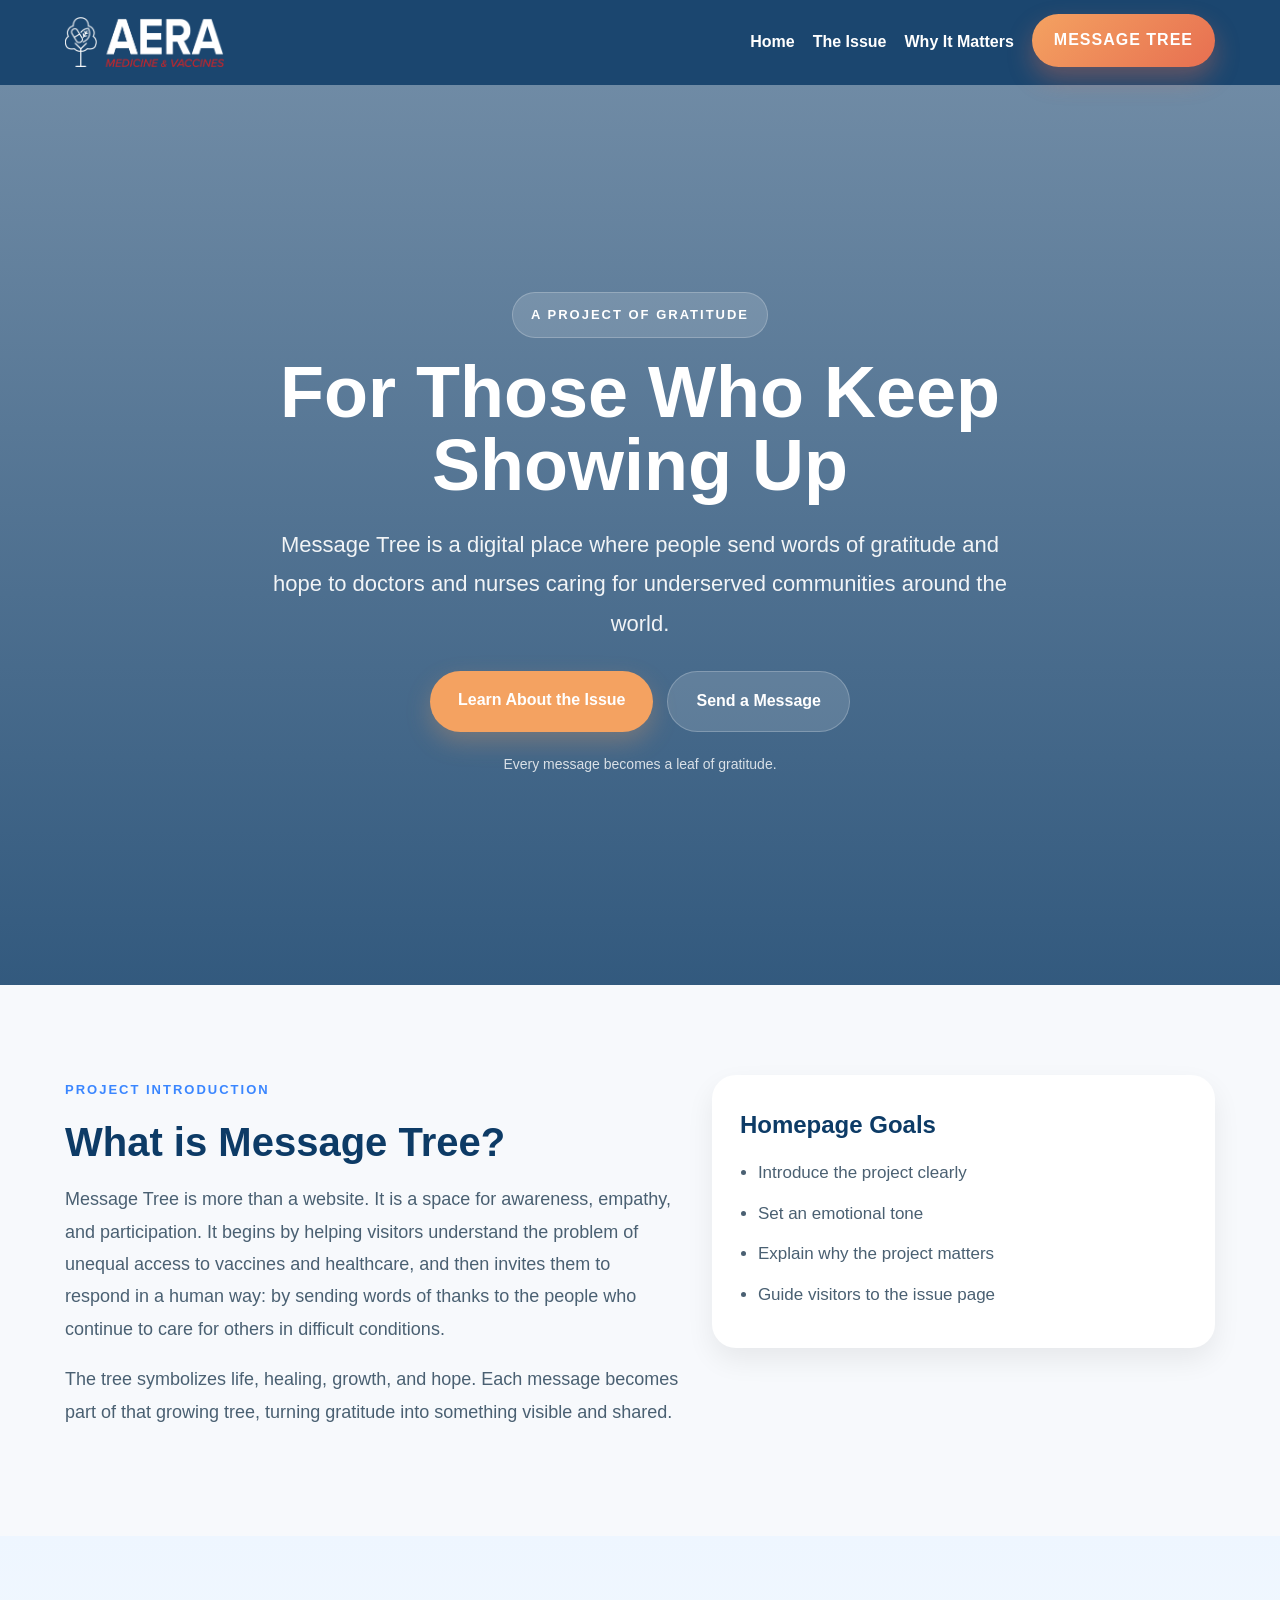
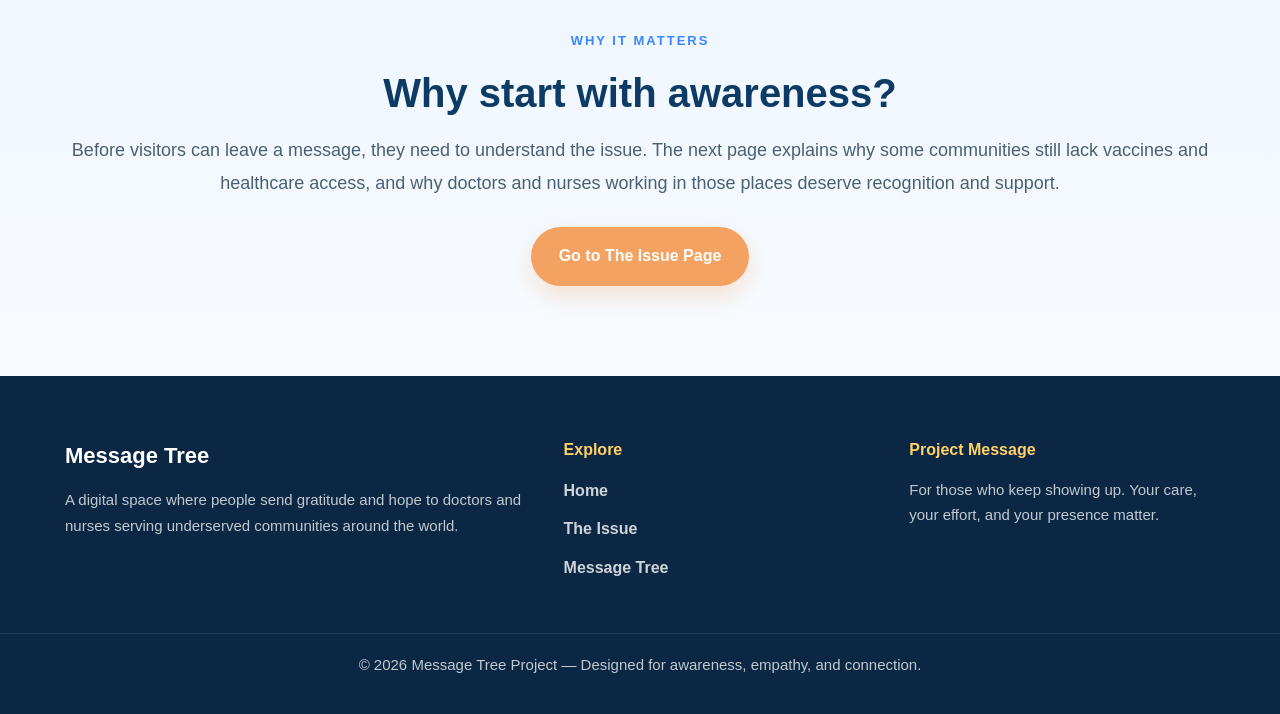
==== index.html @ e879501f "Add files via upload" ====
<!DOCTYPE html>
<html lang="en">
<head>
  <meta charset="UTF-8" />
  <meta name="viewport" content="width=device-width, initial-scale=1.0" />
  <title>Message Tree | Home</title>
  <link rel="stylesheet" href="style.css" />
</head>
<body>

  <nav class="navbar">
    <div class="container nav-inner">
      <div class="logo">
          <img src="logo2.png" alt="logo" height="50" align="right">
      </div>
      <div class="nav-links">
        <a href="index.html">Home</a>
        <a href="issue.html">The Issue</a>
        <a href="why.html">Why It Matters</a>
        <a class="menubold" href="message.html">MESSAGE TREE</a>
      </div>
    </div>
  </nav>

  <header class="hero">
    <div class="hero-overlay"></div>
    <div class="container hero-content">
      <div class="hero-tag">A Project of Gratitude</div>
      <h1>For Those Who Keep Showing Up</h1>
      <p>
        Message Tree is a digital place where people send words of gratitude
        and hope to doctors and nurses caring for underserved communities
        around the world.
      </p>
      <div class="hero-buttons">
        <a href="issue.html" class="btn btn-primary">Learn About the Issue</a>
        <a href="#" class="btn btn-secondary">Send a Message</a>
      </div>
      <div class="hero-note">Every message becomes a leaf of gratitude.</div>
    </div>
  </header>

  <section class="intro-section">
    <div class="container two-column">
      <div>
        <div class="eyebrow">Project Introduction</div>
        <h2>What is Message Tree?</h2>
        <p>
          Message Tree is more than a website. It is a space for awareness,
          empathy, and participation. It begins by helping visitors understand
          the problem of unequal access to vaccines and healthcare, and then
          invites them to respond in a human way: by sending words of thanks
          to the people who continue to care for others in difficult conditions.
        </p>
        <p>
          The tree symbolizes life, healing, growth, and hope. Each message
          becomes part of that growing tree, turning gratitude into something
          visible and shared.
        </p>
      </div>

      <div class="info-card">
        <h3>Homepage Goals</h3>
        <ul>
          <li>Introduce the project clearly</li>
          <li>Set an emotional tone</li>
          <li>Explain why the project matters</li>
          <li>Guide visitors to the issue page</li>
        </ul>
      </div>
    </div>
  </section>

  <section class="preview-section">
    <div class="container">
      <div class="eyebrow">Why it matters</div>
      <h2>Why start with awareness?</h2>
      <p class="section-text">
        Before visitors can leave a message, they need to understand the issue.
        The next page explains why some communities still lack vaccines and
        healthcare access, and why doctors and nurses working in those places
        deserve recognition and support.
      </p>
      <a href="issue.html" class="btn btn-primary">Go to The Issue Page</a>
    </div>
  </section>




  

<footer class="footer">
  <div class="container footer-grid">

    <div class="footer-about">
      <h3>Message Tree</h3>
      <p>
        A digital space where people send gratitude and hope to doctors and nurses
        serving underserved communities around the world.
      </p>
    </div>

    <div class="footer-links">
      <h4>Explore</h4>
      <ul>
        <li><a href="index.html">Home</a></li>
        <li><a href="issue.html">The Issue</a></li>
        <li><a href="#">Message Tree</a></li>
      </ul>
    </div>

    <div class="footer-message">
      <h4>Project Message</h4>
      <p>
        For those who keep showing up.  
        Your care, your effort, and your presence matter.
      </p>
    </div>

  </div>

  <div class="footer-bottom">
    <p>© 2026 Message Tree Project — Designed for awareness, empathy, and connection.</p>
  </div>
</footer>

</body>
</html>
---- style.css ----
* {
  box-sizing: border-box;
  margin: 0;
  padding: 0;
}

html {
  scroll-behavior: smooth;
}

body {
  font-family: Arial, sans-serif;
  background: #f7f9fc;
  color: #1f2d3d;
  line-height: 1.8;
}

a {
  color: white;
  text-decoration: none;
  font-weight: 600;
  transition: 0.3s ease;

}

.container {
  width: min(1150px, 92%);
  margin: 0 auto;
}

.narrow {
  width: min(860px, 92%);
  margin: 0 auto;
}

.center-text {
  text-align: center;
}

/* NAV */
.navbar {
  position: sticky;
  top: 0;
  z-index: 1000;
  background: rgba(13, 59, 102, 0.94);
  backdrop-filter: blur(8px);
  padding: 16px 0;
}

.nav-inner {
  display: flex;
  justify-content: space-between;
  align-items: center;
  gap: 20px;
}

.logo {
  color: white;
  height: 50px;
  width: auto;
  font-size: 22px;
  font-weight: bold;
}

.nav-links {
  display: flex;
  align-items: center;
  gap: 18px;
}

.nav-links a {
  color: white;
  text-decoration: none;
  font-weight: 600;
  transition: 0.3s ease;
}

/* normal menu hover */
.nav-links a:hover {
  opacity: 0.8;
}

/* POPPED OUT MENU */
.menubold {
  background: linear-gradient(135deg, #f4a261, #e76f51);
  padding: 12px 22px;
  border-radius: 999px;
  color: white !important;
  font-weight: bold;
  letter-spacing: 1px;
  box-shadow: 0 12px 24px rgba(231,111,81,0.35);
  transform: translateY(-2px);
  transition: 0.3s ease;
}

/* hover effect */
.menubold:hover {
  transform: translateY(-5px) scale(1.04);
  box-shadow: 0 18px 34px rgba(231,111,81,0.45);
}

/* HERO */
.hero {
  position: relative;
  min-height: 100vh;
  background:
    linear-gradient(to bottom, rgba(13,59,102,0.58), rgba(13,59,102,0.84)),
    url("https://images.unsplash.com/photo-1501004318641-b39e6451bec6?auto=format&fit=crop&w=1600&q=80")
    center/cover no-repeat;
  display: flex;
  align-items: center;
  text-align: center;
  color: white;
}

.hero-overlay {
  position: absolute;
  inset: 0;
}

.hero-content {
  position: relative;
  z-index: 2;
  max-width: 820px;
  margin: 0 auto;
  padding: 40px 0;
}

.hero-tag,
.eyebrow {
  display: inline-block;
  margin-bottom: 18px;
  font-size: 13px;
  font-weight: bold;
  letter-spacing: 2px;
  text-transform: uppercase;
  color: #3a86ff;
}

.hero-tag {
  color: white;
  padding: 10px 18px;
  border-radius: 999px;
  background: rgba(255,255,255,0.14);
  border: 1px solid rgba(255,255,255,0.22);
}

.hero h1 {
  font-size: 72px;
  line-height: 1.02;
  margin-bottom: 22px;
}

.hero p {
  font-size: 22px;
  max-width: 760px;
  margin: 0 auto 28px;
  color: rgba(255,255,255,0.92);
}

.hero-buttons {
  display: flex;
  justify-content: center;
  flex-wrap: wrap;
  gap: 14px;
}

.hero-note {
  margin-top: 20px;
  font-size: 14px;
  color: rgba(255,255,255,0.8);
}

/* BUTTONS */
.btn {
  display: inline-block;
  padding: 15px 28px;
  border-radius: 999px;
  font-weight: bold;
  transition: 0.3s ease;
}

.btn-primary {
  background: #f4a261;
  color: white;
  box-shadow: 0 10px 24px rgba(244,162,97,0.28);
}

.btn-primary:hover {
  background: #e76f51;
  transform: translateY(-2px);
}

.btn-secondary {
  background: rgba(255,255,255,0.14);
  color: white;
  border: 1px solid rgba(255,255,255,0.22);
}

.btn-secondary:hover {
  background: rgba(255,255,255,0.2);
}

/* PAGE HEADER */
.page-header {
  padding: 90px 0 40px;
  background: linear-gradient(to bottom, #eaf4ff, #f7f9fc);
}

.page-header h1 {
  font-size: 58px;
  line-height: 1.08;
  color: #0d3b66;
  margin-bottom: 16px;
}

.page-subtitle {
  font-size: 20px;
  color: #4a6072;
  max-width: 780px;
}

/* SECTIONS */
section {
  padding: 90px 0;
}

h2 {
  font-size: 40px;
  color: #0d3b66;
  margin-bottom: 18px;
  line-height: 1.15;
}

p {
  font-size: 18px;
  color: #4a6072;
  margin-bottom: 18px;
}

.section-text {
  max-width: 1150px;
  margin-bottom: 28px;
  text-align: center;
}

.alt-bg {
  background: #eef6ff;
}

/* LAYOUTS */
.two-column {
  display: grid;
  grid-template-columns: 1.1fr 0.9fr;
  gap: 32px;
  align-items: start;
}

.issue-grid {
  align-items: center;
}

/* CARDS */
.info-card {
  background: white;
  border-radius: 24px;
  padding: 28px;
  box-shadow: 0 12px 28px rgba(0,0,0,0.07);
}

.info-card h3 {
  color: #0d3b66;
  font-size: 24px;
  margin-bottom: 12px;
}

.info-card ul {
  padding-left: 18px;
}

.info-card li {
  color: #4a6072;
  margin-bottom: 10px;
  font-size: 17px;
}

/* PREVIEW */
.preview-section {
  background: linear-gradient(to bottom, #eef6ff, #f8fbff);
  text-align: center;
}

.closing-section {
  background: linear-gradient(to bottom, #f8fbff, #eaf4ff);
}


/* MESSAGE HERO */

.message-hero {
  padding: 130px 20px 90px;
  text-align: center;
  background:
    linear-gradient(
      to bottom,
      rgba(13,59,102,0.65),
      rgba(238,246,255,0.96)
    ),
    url("https://images.unsplash.com/photo-1505751172876-fa1923c5c528?auto=format&fit=crop&w=1600&q=80")
    center/cover no-repeat;
}

.message-hero-content {
  max-width: 820px;
  margin: 0 auto;
}

.message-hero h1 {
  font-size: 72px;
  color: white;
  margin-bottom: 18px;
}

.message-hero p {
  font-size: 22px;
  color: rgba(255,255,255,0.92);
}

/* TREE LAYOUT */

.message-tree-layout {
  width: min(1200px, 92%);
  margin: 0 auto;
  padding: 80px 0;
  display: grid;
  grid-template-columns: 1.2fr 0.8fr;
  gap: 40px;
  align-items: center;
}

.tree-visual-area {
  position: relative;
  min-height: 700px;
  background: radial-gradient(circle at center, #ffffff, #eaf7ef);
  border-radius: 34px;
  overflow: hidden;
  box-shadow: 0 24px 60px rgba(0,0,0,0.1);
  display: flex;
  align-items: center;
  justify-content: center;
}

.message-tree-image {
  max-width: 76%;
  max-height: 580px;
  object-fit: contain;
  z-index: 2;
  animation: treeBreath 5s ease-in-out infinite;
}

.message-leaves-layer {
  position: absolute;
  inset: 0;
  z-index: 3;
}

.message-leaf {
  position: absolute;
  max-width: 160px;
  padding: 12px 16px;
  background: linear-gradient(135deg, #43aa8b, #2d8a57);
  color: white;
  border-radius: 50px 50px 50px 12px;
  font-size: 14px;
  line-height: 1.5;
  box-shadow: 0 12px 24px rgba(0,0,0,0.15);
  animation: leafFloat 4s ease-in-out infinite;
  transition: 0.3s ease;
}

.message-leaf:hover {
  transform: scale(1.1);
  background: linear-gradient(135deg, #f4a261, #e76f51);
  z-index: 10;
}

.message-leaf span {
  display: block;
}

/* LEAF POSITIONS */

.leaf-1 { top: 18%; left: 24%; }
.leaf-2 { top: 22%; right: 18%; }
.leaf-3 { top: 38%; left: 16%; }
.leaf-4 { top: 40%; right: 18%; }
.leaf-5 { top: 56%; left: 28%; }
.leaf-6 { top: 58%; right: 28%; }
.leaf-7 { top: 28%; left: 44%; }
.leaf-8 { top: 46%; left: 44%; }
.leaf-9 { top: 64%; left: 44%; }
.leaf-10 { top: 30%; right: 36%; }

/* MESSAGE PANEL */

.message-form-panel {
  background: white;
  padding: 40px;
  border-radius: 32px;
  box-shadow: 0 20px 50px rgba(0,0,0,0.1);
}

.message-form-panel h2 {
  font-size: 42px;
  color: #0d3b66;
  margin-bottom: 14px;
}

.message-form-panel p {
  color: #4a6072;
  line-height: 1.8;
  margin-bottom: 24px;
}

textarea {
  width: 100%;
  height: 150px;
  border: 1px solid #d7e3ef;
  border-radius: 20px;
  padding: 18px;
  font-size: 16px;
  resize: none;
  font-family: Arial, sans-serif;
}

textarea:focus {
  outline: none;
  border-color: #43aa8b;
  box-shadow: 0 0 0 4px rgba(67,170,139,0.14);
}

button {
  width: 100%;
  margin-top: 18px;
  border: none;
  padding: 16px;
  border-radius: 999px;
  background: linear-gradient(135deg, #f4a261, #e76f51);
  color: white;
  font-size: 16px;
  font-weight: bold;
  cursor: pointer;
}

button:hover {
  transform: translateY(-3px);
}

/* COUNTER */

.leaf-counter {
  margin-top: 22px;
  padding: 14px;
  border-radius: 14px;
  background: #eef6ff;
  color: #0d3b66;
  font-weight: bold;
  text-align: center;
}

/* ANIMATIONS */

@keyframes leafFloat {
  0% { transform: translateY(0); }
  50% { transform: translateY(-10px); }
  100% { transform: translateY(0); }
}

@keyframes treeBreath {
  0% { transform: scale(1); }
  50% { transform: scale(1.025); }
  100% { transform: scale(1); }
}

/* RESPONSIVE */

@media (max-width: 900px) {
  .message-tree-layout {
    grid-template-columns: 1fr;
  }

  .message-hero h1 {
    font-size: 52px;
  }

  .tree-visual-area {
    min-height: 520px;
  }

  .message-tree-image {
    max-width: 90%;
  }

  .message-leaf {
    max-width: 120px;
    font-size: 12px;
  }
}


/* RESPONSIVE */
@media (max-width: 900px) {
  .two-column {
    grid-template-columns: 1fr;
  }

  .hero h1,
  .page-header h1 {
    font-size: 42px;
  }

  .hero p,
  .page-subtitle,
  p {
    font-size: 17px;
  }

  h2 {
    font-size: 32px;
  }

  .nav-inner {
    flex-direction: column;
    align-items: flex-start;
  }
}

.footer {
  background: #0b2744;
  color: rgba(255,255,255,0.85);
  padding-top: 60px;
}

.footer-grid {
  display: grid;
  grid-template-columns: 1.5fr 1fr 1fr;
  gap: 40px;
  padding-bottom: 40px;
}

.footer h3 {
  font-size: 22px;
  margin-bottom: 12px;
  color: white;
}

.footer h4 {
  font-size: 16px;
  margin-bottom: 12px;
  color: #ffd166;
}

.footer p {
  font-size: 15px;
  line-height: 1.7;
  color: rgba(255,255,255,0.75);
}

.footer-links ul {
  list-style: none;
}

.footer-links li {
  margin-bottom: 10px;
}

.footer-links a {
  color: rgba(255,255,255,0.8);
  text-decoration: none;
  transition: 0.3s;
}

.footer-links a:hover {
  color: #ffd166;
}

.footer-bottom {
  border-top: 1px solid rgba(255,255,255,0.1);
  text-align: center;
  padding: 18px 0;
  font-size: 13px;
  color: rgba(255,255,255,0.6);
}

/* WHY PAGE */
.why-header {
  background: linear-gradient(to bottom, #eaf4ff, #f7f9fc);
}

.map-tabs-section {
  background: linear-gradient(to bottom, #eef6ff, #f8fbff);
  padding: 90px 0;
}

.tabs {
  display: flex;
  gap: 14px;
  flex-wrap: wrap;
  margin-bottom: 28px;
}

.tab-button {
  border: none;
  padding: 14px 24px;
  border-radius: 999px;
  background: white;
  color: #0d3b66;
  font-weight: bold;
  cursor: pointer;
  box-shadow: 0 8px 18px rgba(0,0,0,0.07);
  transition: 0.3s;
}

.tab-button:hover {
  transform: translateY(-2px);
}

.tab-button.active {
  background: #0d3b66;
  color: white;
}

.tab-content {
  display: none;
}

.tab-content.active {
  display: block;
}

.map-layout {
  display: grid;
  grid-template-columns: 1.3fr 0.7fr;
  gap: 28px;
  align-items: stretch;
}

.map-card {
  position: relative;
  background: white;
  border-radius: 28px;
  padding: 24px;
  box-shadow: 0 14px 34px rgba(0,0,0,0.08);
}

.map-label {
  position: absolute;
  top: 42px;
  left: 42px;
  z-index: 5;
  background: rgba(255,255,255,0.94);
  color: #0d3b66;
  font-size: 13px;
  font-weight: bold;
  padding: 10px 14px;
  border-radius: 999px;
  box-shadow: 0 8px 18px rgba(0,0,0,0.08);
}

.world-map {
  position: relative;
  height: 540px;
  border-radius: 22px;
  background:
    url("https://upload.wikimedia.org/wikipedia/commons/8/80/World_map_-_low_resolution.svg")
    center/92% no-repeat,
    linear-gradient(to bottom, #ffffff, #f8fbff);
  overflow: hidden;
  border: 1px solid #e8f0f8;
}

.map-marker {
  position: absolute;
  width: 18px;
  height: 18px;
  border-radius: 50%;
  border: 3px solid white;
  box-shadow: 0 0 0 12px rgba(0,0,0,0.06);
}

.map-marker.red {
  background: #e76f51;
}

.map-marker.orange {
  background: #f4a261;
}

.map-marker.blue {
  background: #3a86ff;
}

.map-marker.green {
  background: #43aa8b;
}

.nigeria { top: 50%; left: 46%; }
.india { top: 46%; left: 67%; }
.pakistan { top: 43%; left: 63%; }
.ethiopia { top: 53%; left: 54%; }
.somalia { top: 55%; left: 57%; }
.drc { top: 58%; left: 49%; }
.angola { top: 63%; left: 47%; }

.map-info-panel {
  background: white;
  border-radius: 28px;
  padding: 30px;
  box-shadow: 0 14px 34px rgba(0,0,0,0.08);
}

.map-info-panel h3 {
  color: #0d3b66;
  font-size: 28px;
  margin-bottom: 14px;
}

.map-info-panel h4 {
  color: #0d3b66;
  font-size: 20px;
  margin: 24px 0 10px;
}

.map-info-panel p {
  font-size: 16px;
  color: #4a6072;
  margin-bottom: 12px;
}

.legend-box {
  background: #f7fbff;
  border: 1px solid #e3edf8;
  border-radius: 18px;
  padding: 16px;
  display: grid;
  gap: 10px;
  margin-top: 18px;
}

.legend-box div {
  display: flex;
  align-items: center;
  gap: 10px;
  color: #4a6072;
  font-size: 14px;
  font-weight: bold;
}

.legend-dot {
  width: 14px;
  height: 14px;
  border-radius: 50%;
  display: inline-block;
}

.legend-dot.red {
  background: #e76f51;
}

.legend-dot.orange {
  background: #f4a261;
}

.legend-dot.blue {
  background: #3a86ff;
}

.legend-dot.green {
  background: #43aa8b;
}



@media (max-width: 900px) {
  .map-layout,
  .footer-grid {
    grid-template-columns: 1fr;
  }

  .world-map {
    height: 360px;
    background-size: 96%;
  }

  .map-label {
    top: 36px;
    left: 36px;
  }

  .map-marker {
    width: 14px;
    height: 14px;
    border-width: 2px;
  }

  .logo-img {
  height: 50px;
  display: block;
}

.comparison-page {
  padding: 70px 0 100px;
  background: #f7f9fc;
}

.why-hero {
  background: linear-gradient(to bottom, #eaf4ff, #f7f9fc);
}

.comparison-intro {
  max-width: 850px;
  margin-bottom: 45px;
}

.comparison-intro h2 {
  font-size: 42px;
  color: #0d3b66;
  margin-bottom: 14px;
}

.comparison-intro p {
  font-size: 18px;
  color: #4a6072;
}

.tabs {
  display: flex;
  flex-wrap: wrap;
  gap: 12px;
  margin-bottom: 28px;
}

.tab-button {
  border: none;
  padding: 14px 22px;
  border-radius: 999px;
  background: white;
  color: #0d3b66;
  font-weight: bold;
  cursor: pointer;
  box-shadow: 0 8px 18px rgba(0,0,0,0.07);
  transition: 0.25s ease;
}

.tab-button:hover {
  transform: translateY(-2px);
}

.tab-button.active {
  background: #0d3b66;
  color: white;
}

.tab-panel {
  display: none;
}

.tab-panel.active {
  display: block;
}

.panel-card {
  background: white;
  border-radius: 28px;
  box-shadow: 0 14px 34px rgba(0,0,0,0.08);
  padding: 28px;
}

.panel-head {
  display: grid;
  grid-template-columns: 1fr 280px;
  gap: 24px;
  margin-bottom: 24px;
  align-items: start;
}

.panel-head h2 {
  font-size: 34px;
  color: #0d3b66;
  margin-bottom: 10px;
}

.panel-head p {
  font-size: 17px;
  color: #4a6072;
}

.summary-box {
  background: #f7fbff;
  border: 1px solid #e3edf8;
  border-radius: 20px;
  padding: 18px;
}

.summary-box h3 {
  font-size: 16px;
  color: #0d3b66;
  margin-bottom: 8px;
}

.summary-box p {
  font-size: 15px;
  color: #4a6072;
  margin: 0;
}

/* COMPARISON PAGE */
.comparison-page {
  padding: 70px 0 100px;
  background: #f7f9fc;
}

.comparison-intro {
  max-width: 850px;
  margin-bottom: 45px;
}

.comparison-intro h2 {
  font-size: 42px;
  color: #0d3b66;
  margin-bottom: 14px;
}

.comparison-intro p {
  font-size: 18px;
  color: #4a6072;
}

.map-tabs-section {
  padding: 70px 0 100px;
  background: linear-gradient(to bottom, #eef6ff, #f8fbff);
}

.tabs {
  display: flex;
  flex-wrap: wrap;
  gap: 12px;
  margin-bottom: 28px;
}

.tab-button {
  border: none;
  padding: 14px 22px;
  border-radius: 999px;
  background: white;
  color: #0d3b66;
  font-weight: bold;
  cursor: pointer;
  box-shadow: 0 8px 18px rgba(0,0,0,0.07);
  transition: 0.25s ease;
}

.tab-button:hover {
  transform: translateY(-2px);
}

.tab-button.active {
  background: #0d3b66;
  color: white;
}

.tab-panel {
  display: none;
}

.tab-panel.active {
  display: block;
}

.panel-card {
  background: white;
  border-radius: 28px;
  box-shadow: 0 14px 34px rgba(0,0,0,0.08);
  padding: 28px;
}

.panel-head {
  display: grid;
  grid-template-columns: 1fr 280px;
  gap: 24px;
  margin-bottom: 24px;
  align-items: start;
}

.panel-head h2 {
  font-size: 34px;
  color: #0d3b66;
  margin-bottom: 10px;
}

.panel-head p {
  font-size: 17px;
  color: #4a6072;
}

.summary-box {
  background: #f7fbff;
  border: 1px solid #e3edf8;
  border-radius: 20px;
  padding: 18px;
}

.summary-box h3 {
  color: #0d3b66;
  font-size: 16px;
  margin-bottom: 8px;
}

.summary-box p {
  font-size: 15px;
  color: #4a6072;
  margin: 0;
}

.visible-map-box {
  position: relative;
  width: 100%;
  min-height: 610px;
  border-radius: 26px;
  overflow: hidden;
  background-color: #ffffff;
  background-image:
    linear-gradient(to bottom, rgba(255,255,255,0.35), rgba(248,251,255,0.85)),
    url("https://upload.wikimedia.org/wikipedia/commons/8/80/World_map_-_low_resolution.svg");
  background-size: 92%;
  background-repeat: no-repeat;
  background-position: center;
  border: 1px solid #e8f0f8;
  box-shadow: inset 0 0 0 1px rgba(255,255,255,0.6);
}

.map-title-chip {
  position: absolute;
  top: 22px;
  left: 22px;
  z-index: 10;
  background: rgba(255,255,255,0.96);
  color: #0d3b66;
  font-size: 13px;
  font-weight: bold;
  padding: 10px 15px;
  border-radius: 999px;
  box-shadow: 0 8px 18px rgba(0,0,0,0.08);
}

.marker {
  position: absolute;
  width: 22px;
  height: 22px;
  border-radius: 50%;
  border: 4px solid white;
  z-index: 8;
  transform: translate(-50%, -50%);
  box-shadow: 0 10px 22px rgba(0,0,0,0.16);
  cursor: pointer;
}

.marker::after {
  content: "";
  position: absolute;
  inset: -10px;
  border-radius: 50%;
  opacity: 0.28;
  animation: pulse 2s infinite;
}

.marker span {
  position: absolute;
  left: 50%;
  top: -40px;
  transform: translateX(-50%);
  background: rgba(13,59,102,0.94);
  color: white;
  padding: 7px 11px;
  border-radius: 999px;
  font-size: 11px;
  font-weight: bold;
  white-space: nowrap;
  opacity: 0;
  transition: 0.25s ease;
}

.marker:hover span {
  opacity: 1;
}

.marker.severe { background: #e76f51; }
.marker.severe::after { background: #e76f51; }

.marker.high { background: #f4a261; }
.marker.high::after { background: #f4a261; }

.marker.doctor { background: #3a86ff; }
.marker.doctor::after { background: #3a86ff; }

.marker.nurse { background: #43aa8b; }
.marker.nurse::after { background: #43aa8b; }

.nigeria { top: 50%; left: 46%; }
.india { top: 46%; left: 67%; }
.pakistan { top: 43%; left: 63%; }
.ethiopia { top: 53%; left: 54%; }
.somalia { top: 55%; left: 57%; }
.drc { top: 58%; left: 49%; }
.angola { top: 63%; left: 47%; }

.map-legend {
  position: absolute;
  left: 22px;
  bottom: 22px;
  z-index: 10;
  display: grid;
  gap: 10px;
  background: rgba(255,255,255,0.96);
  border-radius: 18px;
  padding: 14px 16px;
  box-shadow: 0 8px 18px rgba(0,0,0,0.08);
}

.map-legend div {
  display: flex;
  align-items: center;
  gap: 10px;
  color: #4a6072;
  font-size: 14px;
  font-weight: bold;
}

.legend-dot {
  width: 14px;
  height: 14px;
  border-radius: 50%;
  display: inline-block;
}

.severe-dot { background: #e76f51; }
.high-dot { background: #f4a261; }
.doctor-dot { background: #3a86ff; }
.nurse-dot { background: #43aa8b; }

.compare-footer {
  margin-top: 22px;
  display: grid;
  grid-template-columns: 1fr 1fr;
  gap: 18px;
}

.mini-card {
  background: #f8fbff;
  border: 1px solid #e8f0f8;
  border-radius: 18px;
  padding: 18px;
}

.mini-card h4 {
  color: #0d3b66;
  font-size: 16px;
  margin-bottom: 8px;
}

.mini-card p {
  color: #4a6072;
  font-size: 15px;
  margin: 0;
}

@keyframes pulse {
  0% {
    transform: scale(0.7);
    opacity: 0.35;
  }
  70% {
    transform: scale(1.7);
    opacity: 0;
  }
  100% {
    transform: scale(0.7);
    opacity: 0;
  }
}

/* MESSAGE TREE HERO */

.message-hero {
  padding: 130px 20px 90px;
  text-align: center;
  background:
    linear-gradient(
      to bottom,
      rgba(13,59,102,0.65),
      rgba(238,246,255,0.96)
    ),
    url("https://images.unsplash.com/photo-1505751172876-fa1923c5c528?auto=format&fit=crop&w=1600&q=80")
    center/cover no-repeat;
}

.message-hero-content {
  max-width: 820px;
  margin: 0 auto;
}

.message-hero h1 {
  font-size: 72px;
  color: white;
  margin-bottom: 18px;
}

.message-hero p {
  font-size: 22px;
  line-height: 1.7;
  color: rgba(255,255,255,0.92);
}

/* MESSAGE TREE MAIN LAYOUT */

.message-tree-layout {
  width: min(1200px, 92%);
  margin: 0 auto;
  padding: 80px 0;
  display: grid;
  grid-template-columns: 1.2fr 0.8fr;
  gap: 40px;
  align-items: center;
}

/* TREE VISUAL AREA */

.tree-visual-area {
  position: relative;
  min-height: 700px;
  background: radial-gradient(circle at center, #ffffff, #eaf7ef);
  border-radius: 34px;
  overflow: hidden;
  box-shadow: 0 24px 60px rgba(0,0,0,0.1);

  display: flex;
  align-items: center;
  justify-content: center;
}

.tree-visual-area::before,
.tree-visual-area::after {
  content: "";
  position: absolute;
  border-radius: 50%;
  background: rgba(67,170,139,0.12);
  z-index: 0;
}

.tree-visual-area::before {
  width: 360px;
  height: 360px;
  top: 60px;
  left: 60px;
}

.tree-visual-area::after {
  width: 260px;
  height: 260px;
  bottom: 70px;
  right: 80px;
}

.message-tree-image {
  max-width: 76%;
  max-height: 580px;
  object-fit: contain;
  position: relative;
  z-index: 2;
  animation: treeBreath 5s ease-in-out infinite;
}

/* LEAVES */

.message-leaves-layer {
  position: absolute;
  inset: 0;
  z-index: 3;
}

.message-leaf {
  position: absolute;
  max-width: 160px;
  padding: 12px 16px;
  background: linear-gradient(135deg, #43aa8b, #2d8a57);
  color: white;
  border-radius: 50px 50px 50px 12px;
  font-size: 14px;
  line-height: 1.5;
  box-shadow: 0 12px 24px rgba(0,0,0,0.15);
  animation: leafFloat 4s ease-in-out infinite;
  transition: 0.3s ease;
  cursor: pointer;
}

.message-leaf:hover {
  transform: scale(1.1);
  background: linear-gradient(135deg, #f4a261, #e76f51);
  z-index: 10;
}

.message-leaf span {
  display: block;
}

/* LEAF POSITIONS */

.leaf-1 { top: 18%; left: 24%; animation-delay: 0s; }
.leaf-2 { top: 22%; right: 18%; animation-delay: 0.5s; }
.leaf-3 { top: 38%; left: 16%; animation-delay: 1s; }
.leaf-4 { top: 40%; right: 18%; animation-delay: 1.5s; }
.leaf-5 { top: 56%; left: 28%; animation-delay: 2s; }
.leaf-6 { top: 58%; right: 28%; animation-delay: 2.5s; }
.leaf-7 { top: 28%; left: 44%; animation-delay: 3s; }
.leaf-8 { top: 46%; left: 44%; animation-delay: 3.5s; }

/* MESSAGE FORM PANEL */

.message-form-panel {
  background: white;
  padding: 40px;
  border-radius: 32px;
  box-shadow: 0 20px 50px rgba(0,0,0,0.1);
  transition: 0.3s ease;
}

.message-form-panel:hover {
  transform: translateY(-4px);
}

.message-form-panel h2 {
  font-size: 42px;
  color: #0d3b66;
  margin-bottom: 14px;
}

.message-form-panel p {
  color: #4a6072;
  line-height: 1.8;
  margin-bottom: 24px;
}

textarea {
  width: 100%;
  height: 150px;
  border: 1px solid #d7e3ef;
  border-radius: 20px;
  padding: 18px;
  font-size: 16px;
  resize: none;
  font-family: Arial, sans-serif;
}

textarea:focus {
  outline: none;
  border-color: #43aa8b;
  box-shadow: 0 0 0 4px rgba(67,170,139,0.14);
}

button {
  width: 100%;
  margin-top: 18px;
  border: none;
  padding: 16px;
  border-radius: 999px;
  background: linear-gradient(135deg, #f4a261, #e76f51);
  color: white;
  font-size: 16px;
  font-weight: bold;
  cursor: pointer;
  transition: 0.3s ease;
}

button:hover {
  transform: translateY(-3px);
  box-shadow: 0 14px 28px rgba(231,111,81,0.28);
}

/* COUNTER */

.leaf-counter {
  margin-top: 22px;
  padding: 14px;
  border-radius: 14px;
  background: #eef6ff;
  color: #0d3b66;
  font-weight: bold;
  text-align: center;
}

/* QUOTE SECTION */

.gratitude-quote-section {
  padding: 40px 0 90px;
}

.featured-quote-card {
  position: relative;
  padding: 40px 48px;
  background: linear-gradient(135deg, #ffffff, #eef6ff);
  border-left: 6px solid #f4a261;
  border-radius: 28px;
  box-shadow: 0 18px 40px rgba(0,0,0,0.08);
}

.featured-quote-card p {
  font-size: 30px;
  line-height: 1.5;
  font-weight: bold;
  color: #0d3b66;
}

.quote-mark {
  position: absolute;
  top: -20px;
  left: 18px;
  font-size: 100px;
  color: rgba(244,162,97,0.18);
}

/* ANIMATION */

@keyframes leafFloat {
  0% {
    transform: translateY(0px);
  }

  50% {
    transform: translateY(-10px);
  }

  100% {
    transform: translateY(0px);
  }
}

@keyframes treeBreath {
  0% {
    transform: scale(1);
  }

  50% {
    transform: scale(1.025);
  }

  100% {
    transform: scale(1);
  }
}

/* RESPONSIVE */

@media (max-width: 900px) {
  .message-tree-layout {
    grid-template-columns: 1fr;
  }

  .message-hero h1 {
    font-size: 52px;
  }

  .message-form-panel h2 {
    font-size: 34px;
  }

  .featured-quote-card p {
    font-size: 24px;
  }

  .tree-visual-area {
    min-height: 520px;
  }

  .message-tree-image {
    max-width: 90%;
  }

  .message-leaf {
    max-width: 120px;
    font-size: 12px;
  }
}
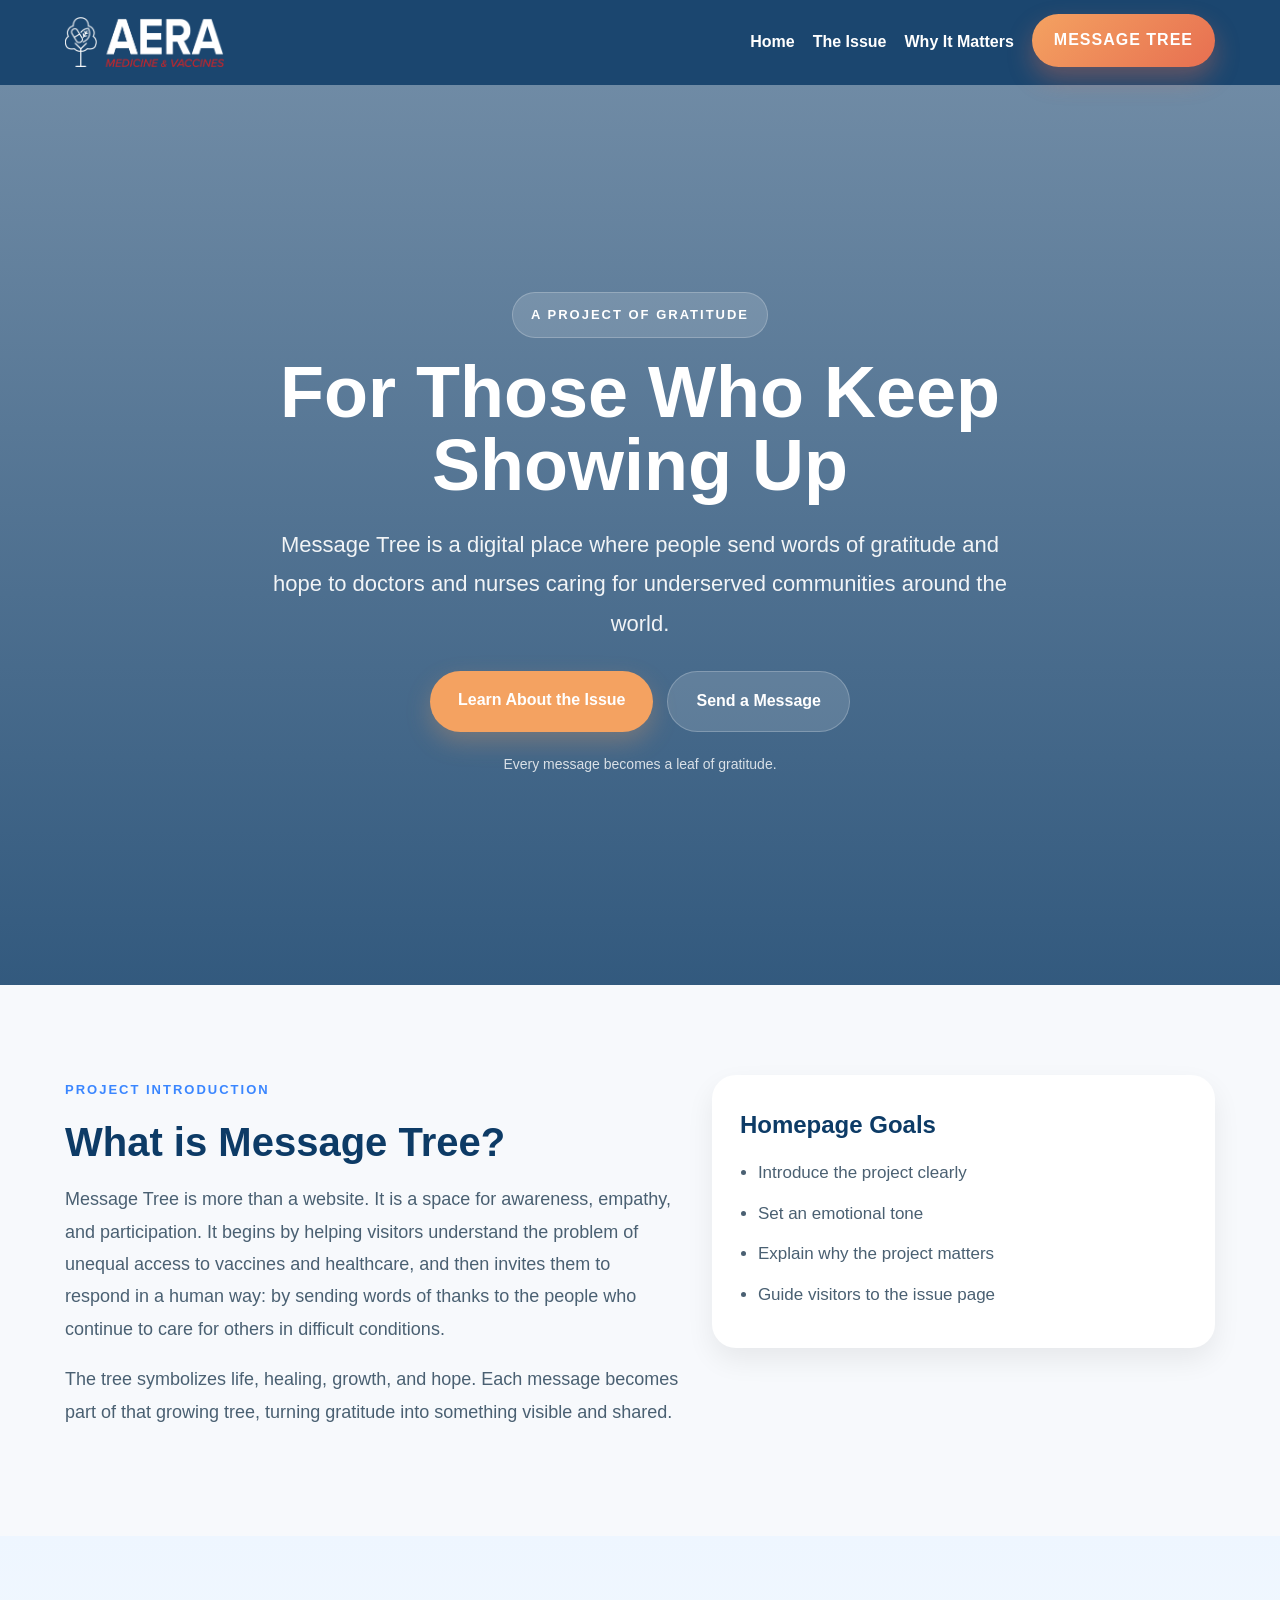
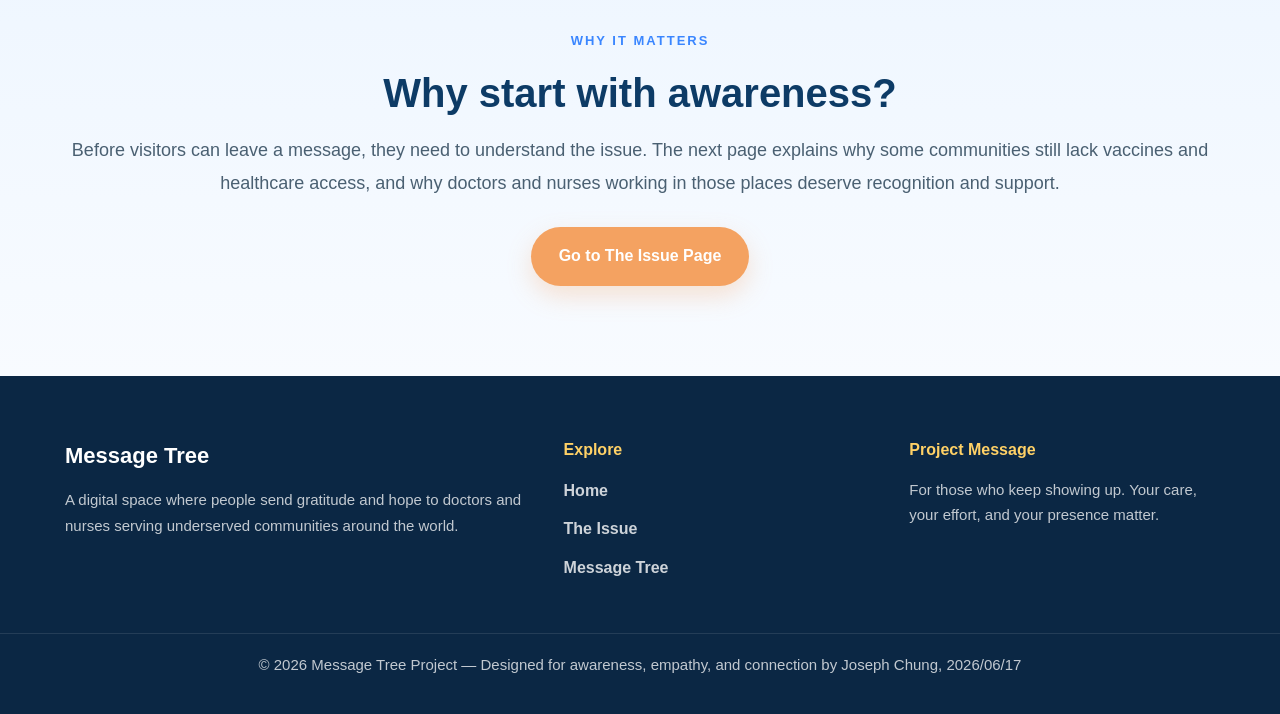
==== commit a5ba77cb: "Add files via upload" ====
--- a/index.html
+++ b/index.html
@@ -121,7 +121,7 @@
   </div>
 
   <div class="footer-bottom">
-    <p>© 2026 Message Tree Project — Designed for awareness, empathy, and connection.</p>
+    <p>© 2026 Message Tree Project — Designed for awareness, empathy, and connection by Joseph Chung, 2026/06/17</p>
   </div>
 </footer>
 
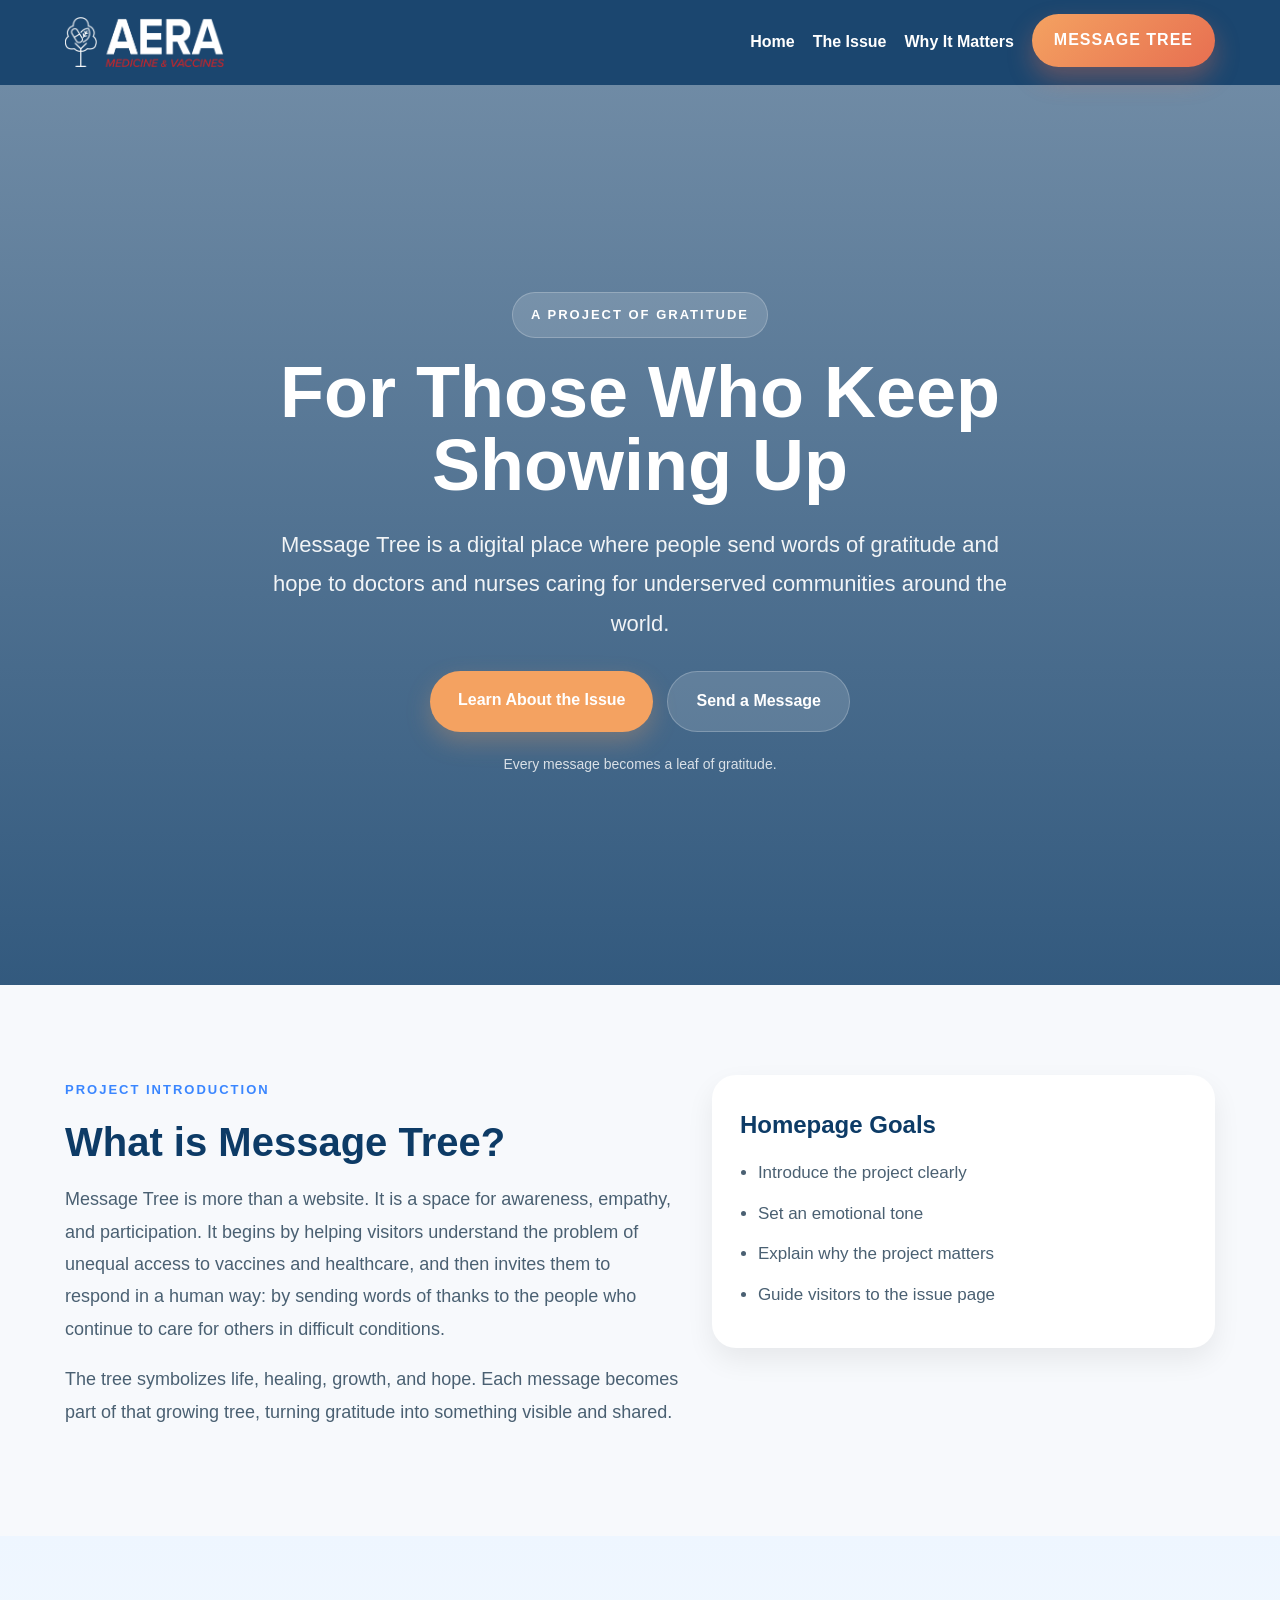
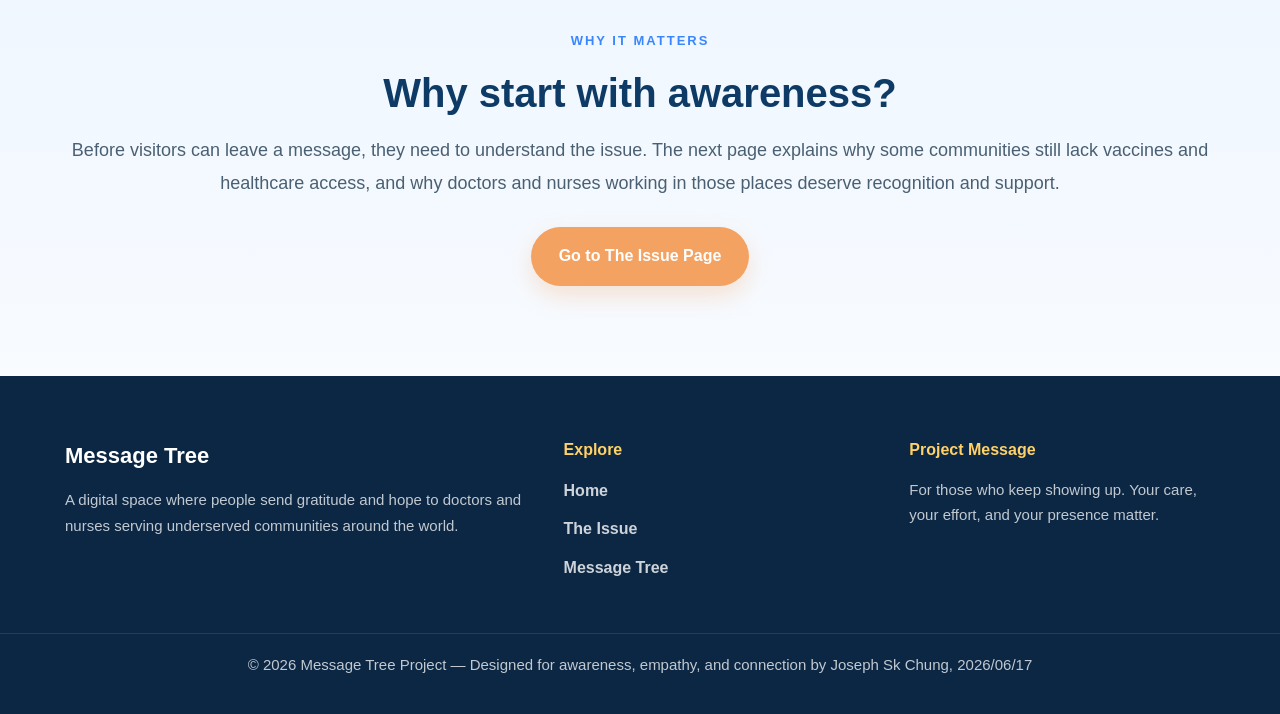
==== commit b7b7a7de: "Add files via upload" ====
--- a/index.html
+++ b/index.html
@@ -11,7 +11,7 @@
   <nav class="navbar">
     <div class="container nav-inner">
       <div class="logo">
-          <img src="logo2.png" alt="logo" height="50" align="right">
+        <img src="logo2.png" alt="logo" height="50" align="right">
       </div>
       <div class="nav-links">
         <a href="index.html">Home</a>
@@ -121,7 +121,7 @@
   </div>
 
   <div class="footer-bottom">
-    <p>© 2026 Message Tree Project — Designed for awareness, empathy, and connection by Joseph Chung, 2026/06/17</p>
+    <p>© 2026 Message Tree Project — Designed for awareness, empathy, and connection by Joseph Sk Chung, 2026/06/17</p>
   </div>
 </footer>
 
--- a/style.css
+++ b/style.css
@@ -78,6 +78,68 @@
 /* normal menu hover */
 .nav-links a:hover {
   opacity: 0.8;
+}
+
+/* impact */
+.impact-section {
+  padding: 60px 20px;
+  background-color: #f9f9f9; /* Light neutral background */
+  font-family: sans-serif;
+  text-align: center;
+}
+
+.impact-container {
+  max-width: 1100px;
+  margin: 0 auto;
+}
+
+/* Goal text styling */
+.impact-goal h2 {
+  font-size: 24px;
+  color: #333;
+  margin-bottom: 40px;
+  font-weight: 600;
+}
+
+.impact-goal span {
+  color: #2ecc71; /* Highlight color for the goal number */
+  font-weight: bold;
+}
+
+/* Grid layout for the 5 items */
+.impact-grid {
+  display: grid;
+  grid-template-columns: repeat(auto-fit, minmax(180px, 1fr));
+  gap: 20px;
+}
+
+/* Individual card styling */
+.impact-card {
+  background: #ffffff;
+  padding: 30px 20px;
+  border-radius: 8px;
+  box-shadow: 0 4px 6px rgba(0, 0, 0, 0.05);
+  transition: transform 0.2s ease;
+}
+
+.impact-card:hover {
+  transform: translateY(-5px);
+}
+
+/* Big number styling */
+.counter {
+  font-size: 36px;
+  font-weight: bold;
+  color: #2c3e50;
+  margin-bottom: 10px;
+}
+
+/* Label styling */
+.label {
+  font-size: 14px;
+  color: #7f8c8d;
+  margin: 0;
+  line-height: 1.4;
 }
 
 /* POPPED OUT MENU */
